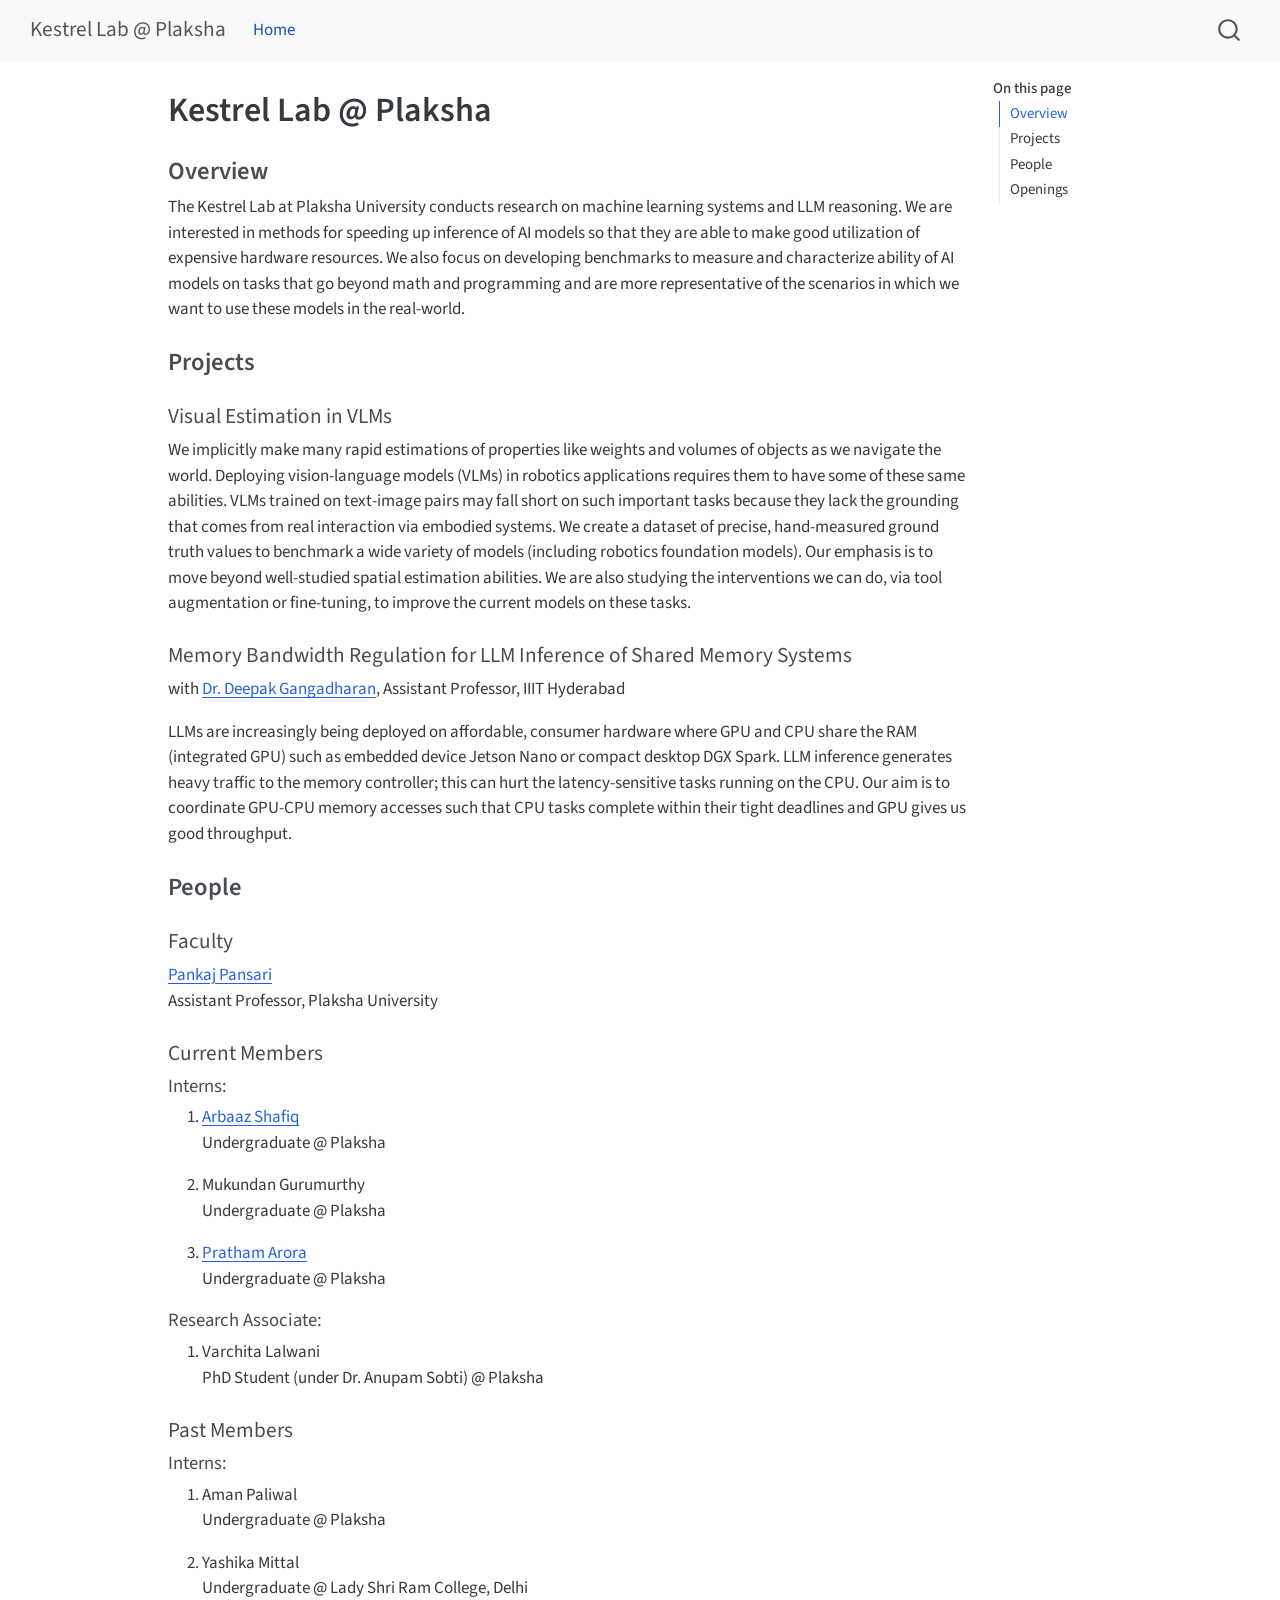
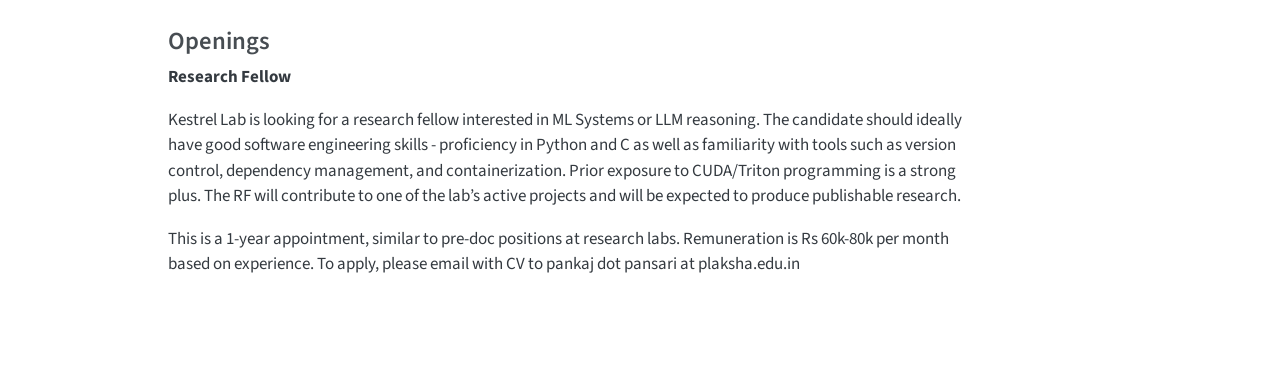
==== docs/index.html @ cd200275 "first version of webpage" ====
<!DOCTYPE html>
<html xmlns="http://www.w3.org/1999/xhtml" lang="en" xml:lang="en"><head>

<meta charset="utf-8">
<meta name="generator" content="quarto-1.6.43">

<meta name="viewport" content="width=device-width, initial-scale=1.0, user-scalable=yes">


<title>Kestrel Lab @ Plaksha</title>
<style>
code{white-space: pre-wrap;}
span.smallcaps{font-variant: small-caps;}
div.columns{display: flex; gap: min(4vw, 1.5em);}
div.column{flex: auto; overflow-x: auto;}
div.hanging-indent{margin-left: 1.5em; text-indent: -1.5em;}
ul.task-list{list-style: none;}
ul.task-list li input[type="checkbox"] {
  width: 0.8em;
  margin: 0 0.8em 0.2em -1em; /* quarto-specific, see https://github.com/quarto-dev/quarto-cli/issues/4556 */ 
  vertical-align: middle;
}
</style>


<script src="site_libs/quarto-nav/quarto-nav.js"></script>
<script src="site_libs/quarto-nav/headroom.min.js"></script>
<script src="site_libs/clipboard/clipboard.min.js"></script>
<script src="site_libs/quarto-search/autocomplete.umd.js"></script>
<script src="site_libs/quarto-search/fuse.min.js"></script>
<script src="site_libs/quarto-search/quarto-search.js"></script>
<meta name="quarto:offset" content="./">
<script src="site_libs/quarto-html/quarto.js"></script>
<script src="site_libs/quarto-html/popper.min.js"></script>
<script src="site_libs/quarto-html/tippy.umd.min.js"></script>
<script src="site_libs/quarto-html/anchor.min.js"></script>
<link href="site_libs/quarto-html/tippy.css" rel="stylesheet">
<link href="site_libs/quarto-html/quarto-syntax-highlighting-d4d76bf8491c20bad77d141916dc28e1.css" rel="stylesheet" id="quarto-text-highlighting-styles">
<script src="site_libs/bootstrap/bootstrap.min.js"></script>
<link href="site_libs/bootstrap/bootstrap-icons.css" rel="stylesheet">
<link href="site_libs/bootstrap/bootstrap-c3d4629bfb50025cf60797e0358bd0d3.min.css" rel="stylesheet" append-hash="true" id="quarto-bootstrap" data-mode="light">
<script id="quarto-search-options" type="application/json">{
  "location": "navbar",
  "copy-button": false,
  "collapse-after": 3,
  "panel-placement": "end",
  "type": "overlay",
  "limit": 50,
  "keyboard-shortcut": [
    "f",
    "/",
    "s"
  ],
  "show-item-context": false,
  "language": {
    "search-no-results-text": "No results",
    "search-matching-documents-text": "matching documents",
    "search-copy-link-title": "Copy link to search",
    "search-hide-matches-text": "Hide additional matches",
    "search-more-match-text": "more match in this document",
    "search-more-matches-text": "more matches in this document",
    "search-clear-button-title": "Clear",
    "search-text-placeholder": "",
    "search-detached-cancel-button-title": "Cancel",
    "search-submit-button-title": "Submit",
    "search-label": "Search"
  }
}</script>


<link rel="stylesheet" href="styles.css">
</head>

<body class="nav-fixed">

<div id="quarto-search-results"></div>
  <header id="quarto-header" class="headroom fixed-top">
    <nav class="navbar navbar-expand-lg " data-bs-theme="dark">
      <div class="navbar-container container-fluid">
      <div class="navbar-brand-container mx-auto">
    <a class="navbar-brand" href="./index.html">
    <span class="navbar-title">Kestrel Lab @ Plaksha</span>
    </a>
  </div>
            <div id="quarto-search" class="" title="Search"></div>
          <button class="navbar-toggler" type="button" data-bs-toggle="collapse" data-bs-target="#navbarCollapse" aria-controls="navbarCollapse" role="menu" aria-expanded="false" aria-label="Toggle navigation" onclick="if (window.quartoToggleHeadroom) { window.quartoToggleHeadroom(); }">
  <span class="navbar-toggler-icon"></span>
</button>
          <div class="collapse navbar-collapse" id="navbarCollapse">
            <ul class="navbar-nav navbar-nav-scroll me-auto">
  <li class="nav-item">
    <a class="nav-link active" href="./index.html" aria-current="page"> 
<span class="menu-text">Home</span></a>
  </li>  
</ul>
          </div> <!-- /navcollapse -->
            <div class="quarto-navbar-tools">
</div>
      </div> <!-- /container-fluid -->
    </nav>
</header>
<!-- content -->
<div id="quarto-content" class="quarto-container page-columns page-rows-contents page-layout-article page-navbar">
<!-- sidebar -->
<!-- margin-sidebar -->
    <div id="quarto-margin-sidebar" class="sidebar margin-sidebar">
        <nav id="TOC" role="doc-toc" class="toc-active">
    <h2 id="toc-title">On this page</h2>
   
  <ul>
  <li><a href="#overview" id="toc-overview" class="nav-link active" data-scroll-target="#overview">Overview</a></li>
  <li><a href="#projects" id="toc-projects" class="nav-link" data-scroll-target="#projects">Projects</a></li>
  <li><a href="#people" id="toc-people" class="nav-link" data-scroll-target="#people">People</a></li>
  <li><a href="#openings" id="toc-openings" class="nav-link" data-scroll-target="#openings">Openings</a></li>
  </ul>
</nav>
    </div>
<!-- main -->
<main class="content" id="quarto-document-content">

<header id="title-block-header" class="quarto-title-block default">
<div class="quarto-title">
<h1 class="title">Kestrel Lab @ Plaksha</h1>
</div>



<div class="quarto-title-meta">

    
  
    
  </div>
  


</header>


<section id="overview" class="level3">
<h3 class="anchored" data-anchor-id="overview">Overview</h3>
<p>The Kestrel Lab at Plaksha University conducts research on machine learning systems and LLM reasoning. We are interested in methods for speeding up inference of AI models so that they are able to make good utilization of expensive hardware resources. We also focus on developing benchmarks to measure and characterize ability of AI models on tasks that go beyond math and programming and are more representative of the scenarios in which we want to use these models in the real-world.</p>
</section>
<section id="projects" class="level3">
<h3 class="anchored" data-anchor-id="projects">Projects</h3>
<section id="visual-estimation-in-vlms" class="level4">
<h4 class="anchored" data-anchor-id="visual-estimation-in-vlms">Visual Estimation in VLMs</h4>
<p>We implicitly make many rapid estimations of properties like weights and volumes of objects as we navigate the world. Deploying vision-language models (VLMs) in robotics applications requires them to have some of these same abilities. VLMs trained on text-image pairs may fall short on such important tasks because they lack the grounding that comes from real interaction via embodied systems. We create a dataset of precise, hand-measured ground truth values to benchmark a wide variety of models (including robotics foundation models). Our emphasis is to move beyond well-studied spatial estimation abilities. We are also studying the interventions we can do, via tool augmentation or fine-tuning, to improve the current models on these tasks.</p>
</section>
<section id="memory-bandwidth-regulation-for-llm-inference-of-shared-memory-systems" class="level4">
<h4 class="anchored" data-anchor-id="memory-bandwidth-regulation-for-llm-inference-of-shared-memory-systems">Memory Bandwidth Regulation for LLM Inference of Shared Memory Systems</h4>
<p>with <a href="https://gdeepak11.github.io/">Dr.&nbsp;Deepak Gangadharan</a>, Assistant Professor, IIIT Hyderabad</p>
<p>LLMs are increasingly being deployed on affordable, consumer hardware where GPU and CPU share the RAM (integrated GPU) such as embedded device Jetson Nano or compact desktop DGX Spark. LLM inference generates heavy traffic to the memory controller; this can hurt the latency-sensitive tasks running on the CPU. Our aim is to coordinate GPU-CPU memory accesses such that CPU tasks complete within their tight deadlines and GPU gives us good throughput.</p>
</section>
</section>
<section id="people" class="level3">
<h3 class="anchored" data-anchor-id="people">People</h3>
<section id="faculty" class="level4">
<h4 class="anchored" data-anchor-id="faculty">Faculty</h4>
<p><a href="https://pankajpansari.github.io/">Pankaj Pansari</a><br>
Assistant Professor, Plaksha University</p>
</section>
<section id="current-members" class="level4">
<h4 class="anchored" data-anchor-id="current-members">Current Members</h4>
<section id="interns" class="level5">
<h5 class="anchored" data-anchor-id="interns">Interns:</h5>
<ol type="1">
<li><p><a href="https://sunk.fish/">Arbaaz Shafiq</a><br>
Undergraduate @ Plaksha</p></li>
<li><p>Mukundan Gurumurthy<br>
Undergraduate @ Plaksha</p></li>
<li><p><a href="https://pratham-arora.vercel.app/">Pratham Arora</a><br>
Undergraduate @ Plaksha</p></li>
</ol>
</section>
<section id="research-associate" class="level5">
<h5 class="anchored" data-anchor-id="research-associate">Research Associate:</h5>
<ol type="1">
<li>Varchita Lalwani<br>
PhD Student (under Dr.&nbsp;Anupam Sobti) @ Plaksha</li>
</ol>
</section>
</section>
<section id="past-members" class="level4">
<h4 class="anchored" data-anchor-id="past-members">Past Members</h4>
<section id="interns-1" class="level5">
<h5 class="anchored" data-anchor-id="interns-1">Interns:</h5>
<ol type="1">
<li><p>Aman Paliwal<br>
Undergraduate @ Plaksha</p></li>
<li><p>Yashika Mittal<br>
Undergraduate @ Lady Shri Ram College, Delhi</p></li>
</ol>
</section>
</section>
</section>
<section id="openings" class="level3">
<h3 class="anchored" data-anchor-id="openings">Openings</h3>
<p><strong>Research Fellow</strong></p>
<p>Kestrel Lab is looking for a research fellow interested in ML Systems or LLM reasoning. The candidate should ideally have good software engineering skills - proficiency in Python and C as well as familiarity with tools such as version control, dependency management, and containerization. Prior exposure to CUDA/Triton programming is a strong plus. The RF will contribute to one of the lab’s active projects and will be expected to produce publishable research.</p>
<p>This is a 1-year appointment, similar to pre-doc positions at research labs. Remuneration is Rs 60k-80k per month based on experience. To apply, please email with CV to pankaj dot pansari at plaksha.edu.in</p>


</section>

</main> <!-- /main -->
<script id="quarto-html-after-body" type="application/javascript">
window.document.addEventListener("DOMContentLoaded", function (event) {
  const toggleBodyColorMode = (bsSheetEl) => {
    const mode = bsSheetEl.getAttribute("data-mode");
    const bodyEl = window.document.querySelector("body");
    if (mode === "dark") {
      bodyEl.classList.add("quarto-dark");
      bodyEl.classList.remove("quarto-light");
    } else {
      bodyEl.classList.add("quarto-light");
      bodyEl.classList.remove("quarto-dark");
    }
  }
  const toggleBodyColorPrimary = () => {
    const bsSheetEl = window.document.querySelector("link#quarto-bootstrap");
    if (bsSheetEl) {
      toggleBodyColorMode(bsSheetEl);
    }
  }
  toggleBodyColorPrimary();  
  const icon = "";
  const anchorJS = new window.AnchorJS();
  anchorJS.options = {
    placement: 'right',
    icon: icon
  };
  anchorJS.add('.anchored');
  const isCodeAnnotation = (el) => {
    for (const clz of el.classList) {
      if (clz.startsWith('code-annotation-')) {                     
        return true;
      }
    }
    return false;
  }
  const onCopySuccess = function(e) {
    // button target
    const button = e.trigger;
    // don't keep focus
    button.blur();
    // flash "checked"
    button.classList.add('code-copy-button-checked');
    var currentTitle = button.getAttribute("title");
    button.setAttribute("title", "Copied!");
    let tooltip;
    if (window.bootstrap) {
      button.setAttribute("data-bs-toggle", "tooltip");
      button.setAttribute("data-bs-placement", "left");
      button.setAttribute("data-bs-title", "Copied!");
      tooltip = new bootstrap.Tooltip(button, 
        { trigger: "manual", 
          customClass: "code-copy-button-tooltip",
          offset: [0, -8]});
      tooltip.show();    
    }
    setTimeout(function() {
      if (tooltip) {
        tooltip.hide();
        button.removeAttribute("data-bs-title");
        button.removeAttribute("data-bs-toggle");
        button.removeAttribute("data-bs-placement");
      }
      button.setAttribute("title", currentTitle);
      button.classList.remove('code-copy-button-checked');
    }, 1000);
    // clear code selection
    e.clearSelection();
  }
  const getTextToCopy = function(trigger) {
      const codeEl = trigger.previousElementSibling.cloneNode(true);
      for (const childEl of codeEl.children) {
        if (isCodeAnnotation(childEl)) {
          childEl.remove();
        }
      }
      return codeEl.innerText;
  }
  const clipboard = new window.ClipboardJS('.code-copy-button:not([data-in-quarto-modal])', {
    text: getTextToCopy
  });
  clipboard.on('success', onCopySuccess);
  if (window.document.getElementById('quarto-embedded-source-code-modal')) {
    const clipboardModal = new window.ClipboardJS('.code-copy-button[data-in-quarto-modal]', {
      text: getTextToCopy,
      container: window.document.getElementById('quarto-embedded-source-code-modal')
    });
    clipboardModal.on('success', onCopySuccess);
  }
    var localhostRegex = new RegExp(/^(?:http|https):\/\/localhost\:?[0-9]*\//);
    var mailtoRegex = new RegExp(/^mailto:/);
      var filterRegex = new RegExp('/' + window.location.host + '/');
    var isInternal = (href) => {
        return filterRegex.test(href) || localhostRegex.test(href) || mailtoRegex.test(href);
    }
    // Inspect non-navigation links and adorn them if external
 	var links = window.document.querySelectorAll('a[href]:not(.nav-link):not(.navbar-brand):not(.toc-action):not(.sidebar-link):not(.sidebar-item-toggle):not(.pagination-link):not(.no-external):not([aria-hidden]):not(.dropdown-item):not(.quarto-navigation-tool):not(.about-link)');
    for (var i=0; i<links.length; i++) {
      const link = links[i];
      if (!isInternal(link.href)) {
        // undo the damage that might have been done by quarto-nav.js in the case of
        // links that we want to consider external
        if (link.dataset.originalHref !== undefined) {
          link.href = link.dataset.originalHref;
        }
      }
    }
  function tippyHover(el, contentFn, onTriggerFn, onUntriggerFn) {
    const config = {
      allowHTML: true,
      maxWidth: 500,
      delay: 100,
      arrow: false,
      appendTo: function(el) {
          return el.parentElement;
      },
      interactive: true,
      interactiveBorder: 10,
      theme: 'quarto',
      placement: 'bottom-start',
    };
    if (contentFn) {
      config.content = contentFn;
    }
    if (onTriggerFn) {
      config.onTrigger = onTriggerFn;
    }
    if (onUntriggerFn) {
      config.onUntrigger = onUntriggerFn;
    }
    window.tippy(el, config); 
  }
  const noterefs = window.document.querySelectorAll('a[role="doc-noteref"]');
  for (var i=0; i<noterefs.length; i++) {
    const ref = noterefs[i];
    tippyHover(ref, function() {
      // use id or data attribute instead here
      let href = ref.getAttribute('data-footnote-href') || ref.getAttribute('href');
      try { href = new URL(href).hash; } catch {}
      const id = href.replace(/^#\/?/, "");
      const note = window.document.getElementById(id);
      if (note) {
        return note.innerHTML;
      } else {
        return "";
      }
    });
  }
  const xrefs = window.document.querySelectorAll('a.quarto-xref');
  const processXRef = (id, note) => {
    // Strip column container classes
    const stripColumnClz = (el) => {
      el.classList.remove("page-full", "page-columns");
      if (el.children) {
        for (const child of el.children) {
          stripColumnClz(child);
        }
      }
    }
    stripColumnClz(note)
    if (id === null || id.startsWith('sec-')) {
      // Special case sections, only their first couple elements
      const container = document.createElement("div");
      if (note.children && note.children.length > 2) {
        container.appendChild(note.children[0].cloneNode(true));
        for (let i = 1; i < note.children.length; i++) {
          const child = note.children[i];
          if (child.tagName === "P" && child.innerText === "") {
            continue;
          } else {
            container.appendChild(child.cloneNode(true));
            break;
          }
        }
        if (window.Quarto?.typesetMath) {
          window.Quarto.typesetMath(container);
        }
        return container.innerHTML
      } else {
        if (window.Quarto?.typesetMath) {
          window.Quarto.typesetMath(note);
        }
        return note.innerHTML;
      }
    } else {
      // Remove any anchor links if they are present
      const anchorLink = note.querySelector('a.anchorjs-link');
      if (anchorLink) {
        anchorLink.remove();
      }
      if (window.Quarto?.typesetMath) {
        window.Quarto.typesetMath(note);
      }
      if (note.classList.contains("callout")) {
        return note.outerHTML;
      } else {
        return note.innerHTML;
      }
    }
  }
  for (var i=0; i<xrefs.length; i++) {
    const xref = xrefs[i];
    tippyHover(xref, undefined, function(instance) {
      instance.disable();
      let url = xref.getAttribute('href');
      let hash = undefined; 
      if (url.startsWith('#')) {
        hash = url;
      } else {
        try { hash = new URL(url).hash; } catch {}
      }
      if (hash) {
        const id = hash.replace(/^#\/?/, "");
        const note = window.document.getElementById(id);
        if (note !== null) {
          try {
            const html = processXRef(id, note.cloneNode(true));
            instance.setContent(html);
          } finally {
            instance.enable();
            instance.show();
          }
        } else {
          // See if we can fetch this
          fetch(url.split('#')[0])
          .then(res => res.text())
          .then(html => {
            const parser = new DOMParser();
            const htmlDoc = parser.parseFromString(html, "text/html");
            const note = htmlDoc.getElementById(id);
            if (note !== null) {
              const html = processXRef(id, note);
              instance.setContent(html);
            } 
          }).finally(() => {
            instance.enable();
            instance.show();
          });
        }
      } else {
        // See if we can fetch a full url (with no hash to target)
        // This is a special case and we should probably do some content thinning / targeting
        fetch(url)
        .then(res => res.text())
        .then(html => {
          const parser = new DOMParser();
          const htmlDoc = parser.parseFromString(html, "text/html");
          const note = htmlDoc.querySelector('main.content');
          if (note !== null) {
            // This should only happen for chapter cross references
            // (since there is no id in the URL)
            // remove the first header
            if (note.children.length > 0 && note.children[0].tagName === "HEADER") {
              note.children[0].remove();
            }
            const html = processXRef(null, note);
            instance.setContent(html);
          } 
        }).finally(() => {
          instance.enable();
          instance.show();
        });
      }
    }, function(instance) {
    });
  }
      let selectedAnnoteEl;
      const selectorForAnnotation = ( cell, annotation) => {
        let cellAttr = 'data-code-cell="' + cell + '"';
        let lineAttr = 'data-code-annotation="' +  annotation + '"';
        const selector = 'span[' + cellAttr + '][' + lineAttr + ']';
        return selector;
      }
      const selectCodeLines = (annoteEl) => {
        const doc = window.document;
        const targetCell = annoteEl.getAttribute("data-target-cell");
        const targetAnnotation = annoteEl.getAttribute("data-target-annotation");
        const annoteSpan = window.document.querySelector(selectorForAnnotation(targetCell, targetAnnotation));
        const lines = annoteSpan.getAttribute("data-code-lines").split(",");
        const lineIds = lines.map((line) => {
          return targetCell + "-" + line;
        })
        let top = null;
        let height = null;
        let parent = null;
        if (lineIds.length > 0) {
            //compute the position of the single el (top and bottom and make a div)
            const el = window.document.getElementById(lineIds[0]);
            top = el.offsetTop;
            height = el.offsetHeight;
            parent = el.parentElement.parentElement;
          if (lineIds.length > 1) {
            const lastEl = window.document.getElementById(lineIds[lineIds.length - 1]);
            const bottom = lastEl.offsetTop + lastEl.offsetHeight;
            height = bottom - top;
          }
          if (top !== null && height !== null && parent !== null) {
            // cook up a div (if necessary) and position it 
            let div = window.document.getElementById("code-annotation-line-highlight");
            if (div === null) {
              div = window.document.createElement("div");
              div.setAttribute("id", "code-annotation-line-highlight");
              div.style.position = 'absolute';
              parent.appendChild(div);
            }
            div.style.top = top - 2 + "px";
            div.style.height = height + 4 + "px";
            div.style.left = 0;
            let gutterDiv = window.document.getElementById("code-annotation-line-highlight-gutter");
            if (gutterDiv === null) {
              gutterDiv = window.document.createElement("div");
              gutterDiv.setAttribute("id", "code-annotation-line-highlight-gutter");
              gutterDiv.style.position = 'absolute';
              const codeCell = window.document.getElementById(targetCell);
              const gutter = codeCell.querySelector('.code-annotation-gutter');
              gutter.appendChild(gutterDiv);
            }
            gutterDiv.style.top = top - 2 + "px";
            gutterDiv.style.height = height + 4 + "px";
          }
          selectedAnnoteEl = annoteEl;
        }
      };
      const unselectCodeLines = () => {
        const elementsIds = ["code-annotation-line-highlight", "code-annotation-line-highlight-gutter"];
        elementsIds.forEach((elId) => {
          const div = window.document.getElementById(elId);
          if (div) {
            div.remove();
          }
        });
        selectedAnnoteEl = undefined;
      };
        // Handle positioning of the toggle
    window.addEventListener(
      "resize",
      throttle(() => {
        elRect = undefined;
        if (selectedAnnoteEl) {
          selectCodeLines(selectedAnnoteEl);
        }
      }, 10)
    );
    function throttle(fn, ms) {
    let throttle = false;
    let timer;
      return (...args) => {
        if(!throttle) { // first call gets through
            fn.apply(this, args);
            throttle = true;
        } else { // all the others get throttled
            if(timer) clearTimeout(timer); // cancel #2
            timer = setTimeout(() => {
              fn.apply(this, args);
              timer = throttle = false;
            }, ms);
        }
      };
    }
      // Attach click handler to the DT
      const annoteDls = window.document.querySelectorAll('dt[data-target-cell]');
      for (const annoteDlNode of annoteDls) {
        annoteDlNode.addEventListener('click', (event) => {
          const clickedEl = event.target;
          if (clickedEl !== selectedAnnoteEl) {
            unselectCodeLines();
            const activeEl = window.document.querySelector('dt[data-target-cell].code-annotation-active');
            if (activeEl) {
              activeEl.classList.remove('code-annotation-active');
            }
            selectCodeLines(clickedEl);
            clickedEl.classList.add('code-annotation-active');
          } else {
            // Unselect the line
            unselectCodeLines();
            clickedEl.classList.remove('code-annotation-active');
          }
        });
      }
  const findCites = (el) => {
    const parentEl = el.parentElement;
    if (parentEl) {
      const cites = parentEl.dataset.cites;
      if (cites) {
        return {
          el,
          cites: cites.split(' ')
        };
      } else {
        return findCites(el.parentElement)
      }
    } else {
      return undefined;
    }
  };
  var bibliorefs = window.document.querySelectorAll('a[role="doc-biblioref"]');
  for (var i=0; i<bibliorefs.length; i++) {
    const ref = bibliorefs[i];
    const citeInfo = findCites(ref);
    if (citeInfo) {
      tippyHover(citeInfo.el, function() {
        var popup = window.document.createElement('div');
        citeInfo.cites.forEach(function(cite) {
          var citeDiv = window.document.createElement('div');
          citeDiv.classList.add('hanging-indent');
          citeDiv.classList.add('csl-entry');
          var biblioDiv = window.document.getElementById('ref-' + cite);
          if (biblioDiv) {
            citeDiv.innerHTML = biblioDiv.innerHTML;
          }
          popup.appendChild(citeDiv);
        });
        return popup.innerHTML;
      });
    }
  }
});
</script>
</div> <!-- /content -->




</body></html>
---- docs/site_libs/quarto-html/tippy.css ----
.tippy-box[data-animation=fade][data-state=hidden]{opacity:0}[data-tippy-root]{max-width:calc(100vw - 10px)}.tippy-box{position:relative;background-color:#333;color:#fff;border-radius:4px;font-size:14px;line-height:1.4;white-space:normal;outline:0;transition-property:transform,visibility,opacity}.tippy-box[data-placement^=top]>.tippy-arrow{bottom:0}.tippy-box[data-placement^=top]>.tippy-arrow:before{bottom:-7px;left:0;border-width:8px 8px 0;border-top-color:initial;transform-origin:center top}.tippy-box[data-placement^=bottom]>.tippy-arrow{top:0}.tippy-box[data-placement^=bottom]>.tippy-arrow:before{top:-7px;left:0;border-width:0 8px 8px;border-bottom-color:initial;transform-origin:center bottom}.tippy-box[data-placement^=left]>.tippy-arrow{right:0}.tippy-box[data-placement^=left]>.tippy-arrow:before{border-width:8px 0 8px 8px;border-left-color:initial;right:-7px;transform-origin:center left}.tippy-box[data-placement^=right]>.tippy-arrow{left:0}.tippy-box[data-placement^=right]>.tippy-arrow:before{left:-7px;border-width:8px 8px 8px 0;border-right-color:initial;transform-origin:center right}.tippy-box[data-inertia][data-state=visible]{transition-timing-function:cubic-bezier(.54,1.5,.38,1.11)}.tippy-arrow{width:16px;height:16px;color:#333}.tippy-arrow:before{content:"";position:absolute;border-color:transparent;border-style:solid}.tippy-content{position:relative;padding:5px 9px;z-index:1}
---- docs/site_libs/quarto-html/quarto-syntax-highlighting-d4d76bf8491c20bad77d141916dc28e1.css ----
/* quarto syntax highlight colors */
:root {
  --quarto-hl-ot-color: #003B4F;
  --quarto-hl-at-color: #657422;
  --quarto-hl-ss-color: #20794D;
  --quarto-hl-an-color: #5E5E5E;
  --quarto-hl-fu-color: #4758AB;
  --quarto-hl-st-color: #20794D;
  --quarto-hl-cf-color: #003B4F;
  --quarto-hl-op-color: #5E5E5E;
  --quarto-hl-er-color: #AD0000;
  --quarto-hl-bn-color: #AD0000;
  --quarto-hl-al-color: #AD0000;
  --quarto-hl-va-color: #111111;
  --quarto-hl-bu-color: inherit;
  --quarto-hl-ex-color: inherit;
  --quarto-hl-pp-color: #AD0000;
  --quarto-hl-in-color: #5E5E5E;
  --quarto-hl-vs-color: #20794D;
  --quarto-hl-wa-color: #5E5E5E;
  --quarto-hl-do-color: #5E5E5E;
  --quarto-hl-im-color: #00769E;
  --quarto-hl-ch-color: #20794D;
  --quarto-hl-dt-color: #AD0000;
  --quarto-hl-fl-color: #AD0000;
  --quarto-hl-co-color: #5E5E5E;
  --quarto-hl-cv-color: #5E5E5E;
  --quarto-hl-cn-color: #8f5902;
  --quarto-hl-sc-color: #5E5E5E;
  --quarto-hl-dv-color: #AD0000;
  --quarto-hl-kw-color: #003B4F;
}

/* other quarto variables */
:root {
  --quarto-font-monospace: SFMono-Regular, Menlo, Monaco, Consolas, "Liberation Mono", "Courier New", monospace;
}

pre > code.sourceCode > span {
  color: #003B4F;
}

code span {
  color: #003B4F;
}

code.sourceCode > span {
  color: #003B4F;
}

div.sourceCode,
div.sourceCode pre.sourceCode {
  color: #003B4F;
}

code span.ot {
  color: #003B4F;
  font-style: inherit;
}

code span.at {
  color: #657422;
  font-style: inherit;
}

code span.ss {
  color: #20794D;
  font-style: inherit;
}

code span.an {
  color: #5E5E5E;
  font-style: inherit;
}

code span.fu {
  color: #4758AB;
  font-style: inherit;
}

code span.st {
  color: #20794D;
  font-style: inherit;
}

code span.cf {
  color: #003B4F;
  font-weight: bold;
  font-style: inherit;
}

code span.op {
  color: #5E5E5E;
  font-style: inherit;
}

code span.er {
  color: #AD0000;
  font-style: inherit;
}

code span.bn {
  color: #AD0000;
  font-style: inherit;
}

code span.al {
  color: #AD0000;
  font-style: inherit;
}

code span.va {
  color: #111111;
  font-style: inherit;
}

code span.bu {
  font-style: inherit;
}

code span.ex {
  font-style: inherit;
}

code span.pp {
  color: #AD0000;
  font-style: inherit;
}

code span.in {
  color: #5E5E5E;
  font-style: inherit;
}

code span.vs {
  color: #20794D;
  font-style: inherit;
}

code span.wa {
  color: #5E5E5E;
  font-style: italic;
}

code span.do {
  color: #5E5E5E;
  font-style: italic;
}

code span.im {
  color: #00769E;
  font-style: inherit;
}

code span.ch {
  color: #20794D;
  font-style: inherit;
}

code span.dt {
  color: #AD0000;
  font-style: inherit;
}

code span.fl {
  color: #AD0000;
  font-style: inherit;
}

code span.co {
  color: #5E5E5E;
  font-style: inherit;
}

code span.cv {
  color: #5E5E5E;
  font-style: italic;
}

code span.cn {
  color: #8f5902;
  font-style: inherit;
}

code span.sc {
  color: #5E5E5E;
  font-style: inherit;
}

code span.dv {
  color: #AD0000;
  font-style: inherit;
}

code span.kw {
  color: #003B4F;
  font-weight: bold;
  font-style: inherit;
}

.prevent-inlining {
  content: "</";
}

/*# sourceMappingURL=c9c5d451c23b744f9cb2c98992a0aef2.css.map */
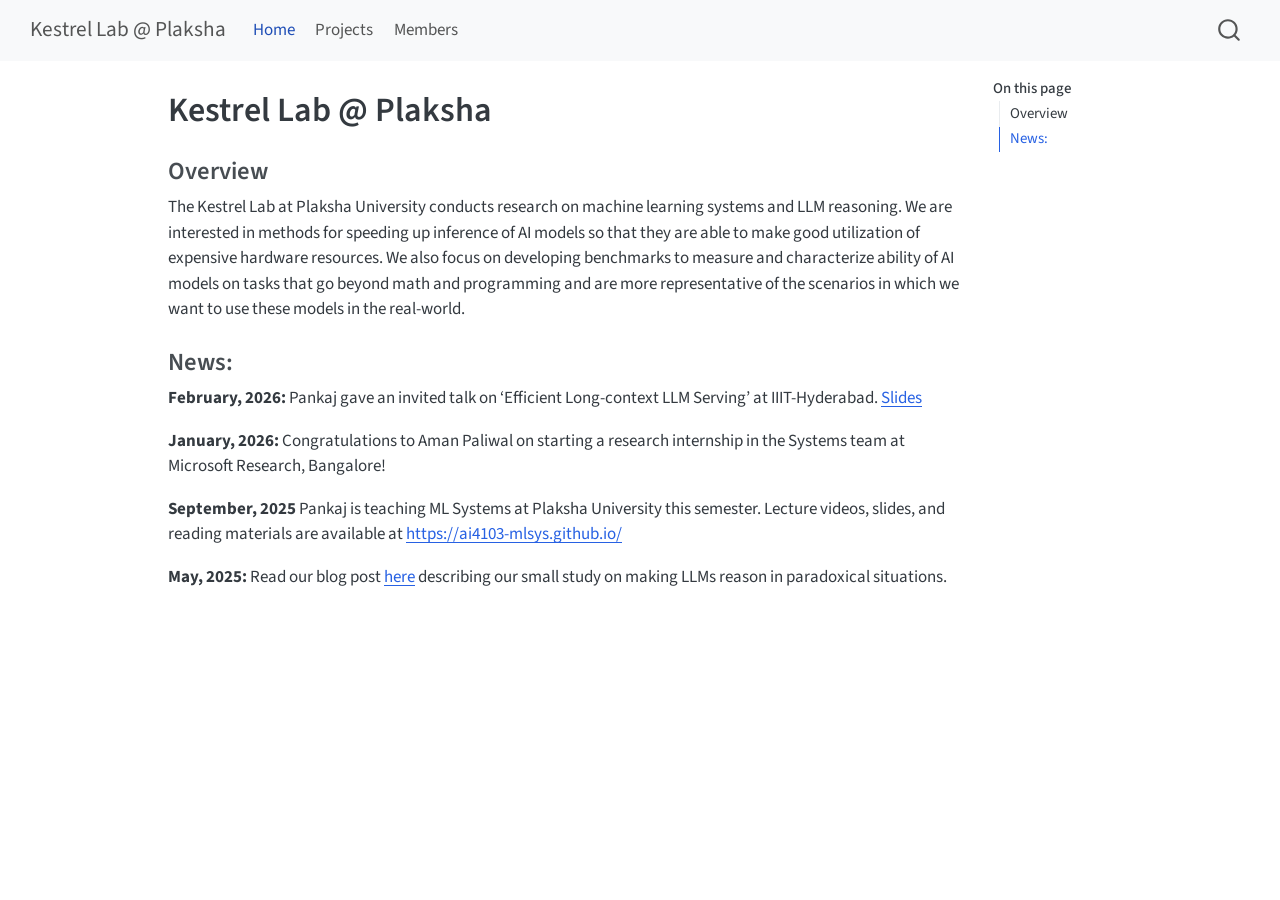
==== commit 6bc2f2af: "version 3 of website - updated news section" ====
--- a/docs/index.html
+++ b/docs/index.html
@@ -92,6 +92,14 @@
     <a class="nav-link active" href="./index.html" aria-current="page"> 
 <span class="menu-text">Home</span></a>
   </li>  
+  <li class="nav-item">
+    <a class="nav-link" href="./projects.html"> 
+<span class="menu-text">Projects</span></a>
+  </li>  
+  <li class="nav-item">
+    <a class="nav-link" href="./members.html"> 
+<span class="menu-text">Members</span></a>
+  </li>  
 </ul>
           </div> <!-- /navcollapse -->
             <div class="quarto-navbar-tools">
@@ -109,9 +117,7 @@
    
   <ul>
   <li><a href="#overview" id="toc-overview" class="nav-link active" data-scroll-target="#overview">Overview</a></li>
-  <li><a href="#projects" id="toc-projects" class="nav-link" data-scroll-target="#projects">Projects</a></li>
-  <li><a href="#people" id="toc-people" class="nav-link" data-scroll-target="#people">People</a></li>
-  <li><a href="#openings" id="toc-openings" class="nav-link" data-scroll-target="#openings">Openings</a></li>
+  <li><a href="#news" id="toc-news" class="nav-link" data-scroll-target="#news">News:</a></li>
   </ul>
 </nav>
     </div>
@@ -141,64 +147,12 @@
 <h3 class="anchored" data-anchor-id="overview">Overview</h3>
 <p>The Kestrel Lab at Plaksha University conducts research on machine learning systems and LLM reasoning. We are interested in methods for speeding up inference of AI models so that they are able to make good utilization of expensive hardware resources. We also focus on developing benchmarks to measure and characterize ability of AI models on tasks that go beyond math and programming and are more representative of the scenarios in which we want to use these models in the real-world.</p>
 </section>
-<section id="projects" class="level3">
-<h3 class="anchored" data-anchor-id="projects">Projects</h3>
-<section id="visual-estimation-in-vlms" class="level4">
-<h4 class="anchored" data-anchor-id="visual-estimation-in-vlms">Visual Estimation in VLMs</h4>
-<p>We implicitly make many rapid estimations of properties like weights and volumes of objects as we navigate the world. Deploying vision-language models (VLMs) in robotics applications requires them to have some of these same abilities. VLMs trained on text-image pairs may fall short on such important tasks because they lack the grounding that comes from real interaction via embodied systems. We create a dataset of precise, hand-measured ground truth values to benchmark a wide variety of models (including robotics foundation models). Our emphasis is to move beyond well-studied spatial estimation abilities. We are also studying the interventions we can do, via tool augmentation or fine-tuning, to improve the current models on these tasks.</p>
-</section>
-<section id="memory-bandwidth-regulation-for-llm-inference-of-shared-memory-systems" class="level4">
-<h4 class="anchored" data-anchor-id="memory-bandwidth-regulation-for-llm-inference-of-shared-memory-systems">Memory Bandwidth Regulation for LLM Inference of Shared Memory Systems</h4>
-<p>with <a href="https://gdeepak11.github.io/">Dr.&nbsp;Deepak Gangadharan</a>, Assistant Professor, IIIT Hyderabad</p>
-<p>LLMs are increasingly being deployed on affordable, consumer hardware where GPU and CPU share the RAM (integrated GPU) such as embedded device Jetson Nano or compact desktop DGX Spark. LLM inference generates heavy traffic to the memory controller; this can hurt the latency-sensitive tasks running on the CPU. Our aim is to coordinate GPU-CPU memory accesses such that CPU tasks complete within their tight deadlines and GPU gives us good throughput.</p>
-</section>
-</section>
-<section id="people" class="level3">
-<h3 class="anchored" data-anchor-id="people">People</h3>
-<section id="faculty" class="level4">
-<h4 class="anchored" data-anchor-id="faculty">Faculty</h4>
-<p><a href="https://pankajpansari.github.io/">Pankaj Pansari</a><br>
-Assistant Professor, Plaksha University</p>
-</section>
-<section id="current-members" class="level4">
-<h4 class="anchored" data-anchor-id="current-members">Current Members</h4>
-<section id="interns" class="level5">
-<h5 class="anchored" data-anchor-id="interns">Interns:</h5>
-<ol type="1">
-<li><p><a href="https://sunk.fish/">Arbaaz Shafiq</a><br>
-Undergraduate @ Plaksha</p></li>
-<li><p>Mukundan Gurumurthy<br>
-Undergraduate @ Plaksha</p></li>
-<li><p><a href="https://pratham-arora.vercel.app/">Pratham Arora</a><br>
-Undergraduate @ Plaksha</p></li>
-</ol>
-</section>
-<section id="research-associate" class="level5">
-<h5 class="anchored" data-anchor-id="research-associate">Research Associate:</h5>
-<ol type="1">
-<li>Varchita Lalwani<br>
-PhD Student (under Dr.&nbsp;Anupam Sobti) @ Plaksha</li>
-</ol>
-</section>
-</section>
-<section id="past-members" class="level4">
-<h4 class="anchored" data-anchor-id="past-members">Past Members</h4>
-<section id="interns-1" class="level5">
-<h5 class="anchored" data-anchor-id="interns-1">Interns:</h5>
-<ol type="1">
-<li><p>Aman Paliwal<br>
-Undergraduate @ Plaksha</p></li>
-<li><p>Yashika Mittal<br>
-Undergraduate @ Lady Shri Ram College, Delhi</p></li>
-</ol>
-</section>
-</section>
-</section>
-<section id="openings" class="level3">
-<h3 class="anchored" data-anchor-id="openings">Openings</h3>
-<p><strong>Research Fellow</strong></p>
-<p>Kestrel Lab is looking for a research fellow interested in ML Systems or LLM reasoning. The candidate should ideally have good software engineering skills - proficiency in Python and C as well as familiarity with tools such as version control, dependency management, and containerization. Prior exposure to CUDA/Triton programming is a strong plus. The RF will contribute to one of the lab’s active projects and will be expected to produce publishable research.</p>
-<p>This is a 1-year appointment, similar to pre-doc positions at research labs. Remuneration is Rs 60k-80k per month based on experience. To apply, please email with CV to pankaj dot pansari at plaksha.edu.in</p>
+<section id="news" class="level3">
+<h3 class="anchored" data-anchor-id="news">News:</h3>
+<p><strong>February, 2026:</strong> Pankaj gave an invited talk on ‘Efficient Long-context LLM Serving’ at IIIT-Hyderabad. <a href="./data/IIIT_Hyd_talk_2026.pdf">Slides</a></p>
+<p><strong>January, 2026:</strong> Congratulations to Aman Paliwal on starting a research internship in the Systems team at Microsoft Research, Bangalore!</p>
+<p><strong>September, 2025</strong> Pankaj is teaching ML Systems at Plaksha University this semester. Lecture videos, slides, and reading materials are available at <a href="https://ai4103-mlsys.github.io/">https://ai4103-mlsys.github.io/</a></p>
+<p><strong>May, 2025:</strong> Read our blog post <a href="https://pankajpansari.github.io/posts/paradoxes/">here</a> describing our small study on making LLMs reason in paradoxical situations.</p>
 
 
 </section>
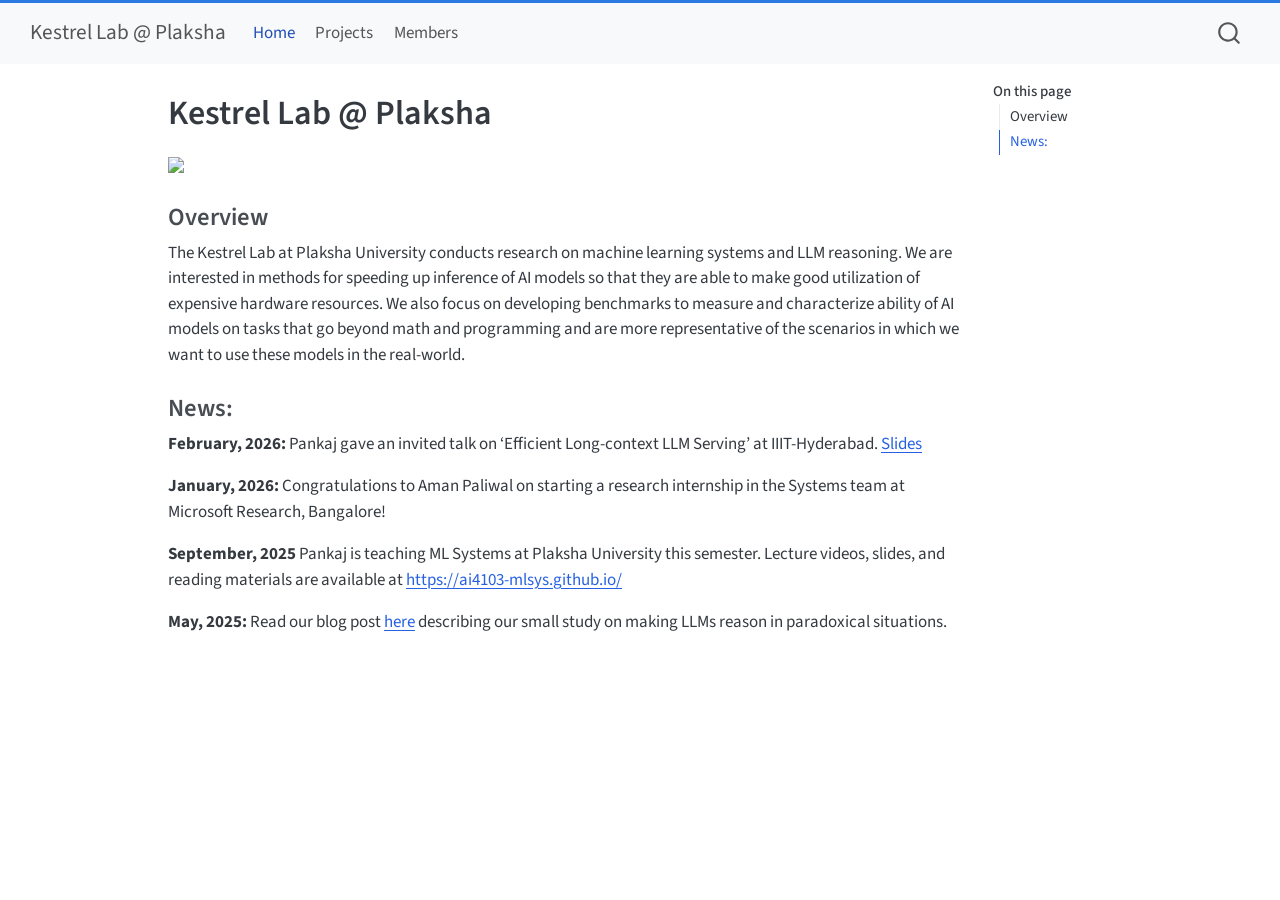
==== commit dabe33c7: "Added some visual elements - bird image, top border accent" ====
--- a/docs/index.html
+++ b/docs/index.html
@@ -143,6 +143,7 @@
 </header>
 
 
+<p><img src="./data/kestrel_image.png" class="img-fluid" style="width:30.0%"></p>
 <section id="overview" class="level3">
 <h3 class="anchored" data-anchor-id="overview">Overview</h3>
 <p>The Kestrel Lab at Plaksha University conducts research on machine learning systems and LLM reasoning. We are interested in methods for speeding up inference of AI models so that they are able to make good utilization of expensive hardware resources. We also focus on developing benchmarks to measure and characterize ability of AI models on tasks that go beyond math and programming and are more representative of the scenarios in which we want to use these models in the real-world.</p>
--- a/docs/styles.css
+++ b/docs/styles.css
@@ -0,0 +1,3 @@
+.navbar {
+    border-top: 3px solid #2a7ae2;
+}
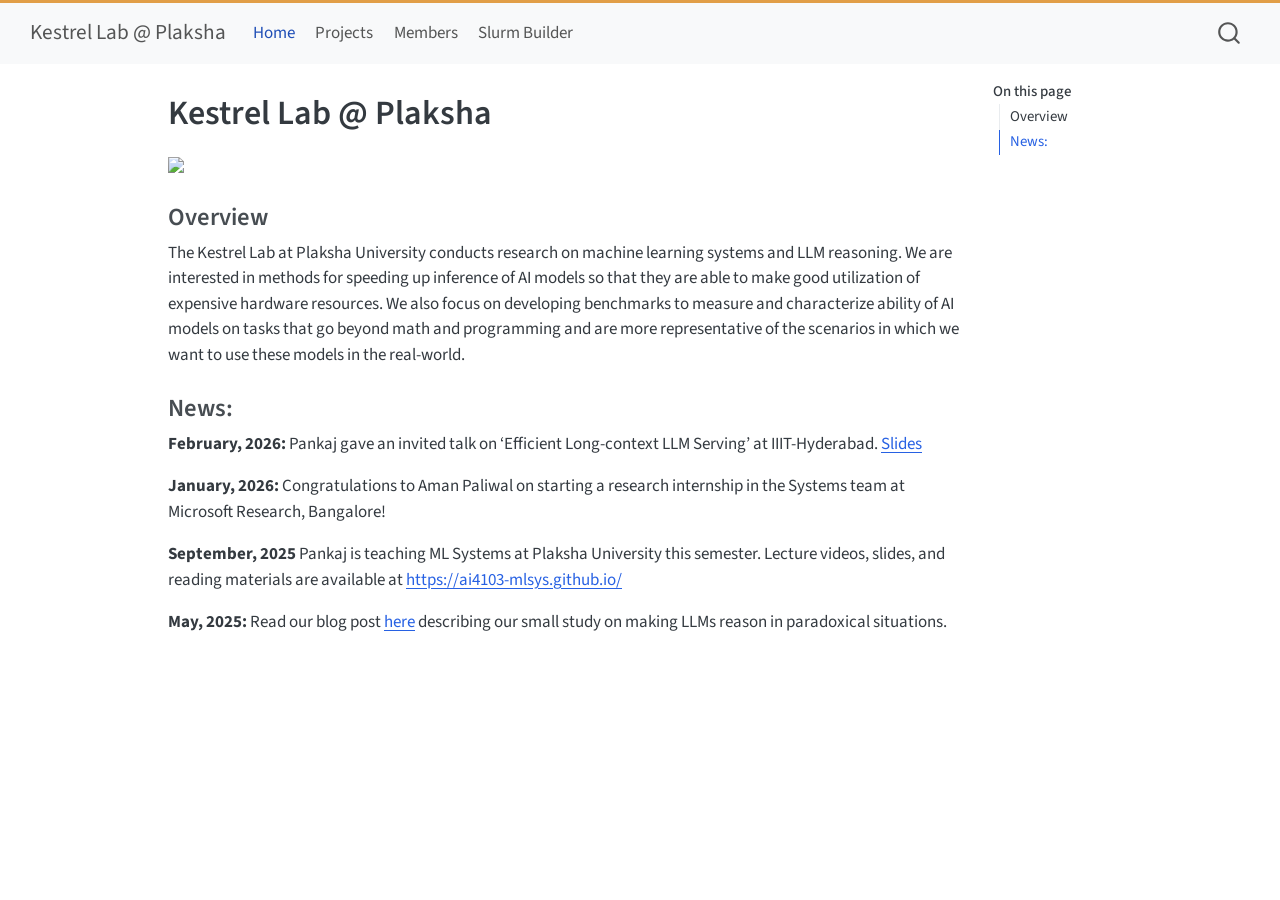
==== commit ac269f97: "Adding slurm script generator" ====
--- a/docs/index.html
+++ b/docs/index.html
@@ -100,6 +100,10 @@
     <a class="nav-link" href="./members.html"> 
 <span class="menu-text">Members</span></a>
   </li>  
+  <li class="nav-item">
+    <a class="nav-link" href="./slurm-builder/index.html"> 
+<span class="menu-text">Slurm Builder</span></a>
+  </li>  
 </ul>
           </div> <!-- /navcollapse -->
             <div class="quarto-navbar-tools">
--- a/docs/styles.css
+++ b/docs/styles.css
@@ -1,3 +1,3 @@
 .navbar {
-    border-top: 3px solid #2a7ae2;
+    border-top: 3px solid hsla(34, 93%, 44%, 0.734) !important;
 }
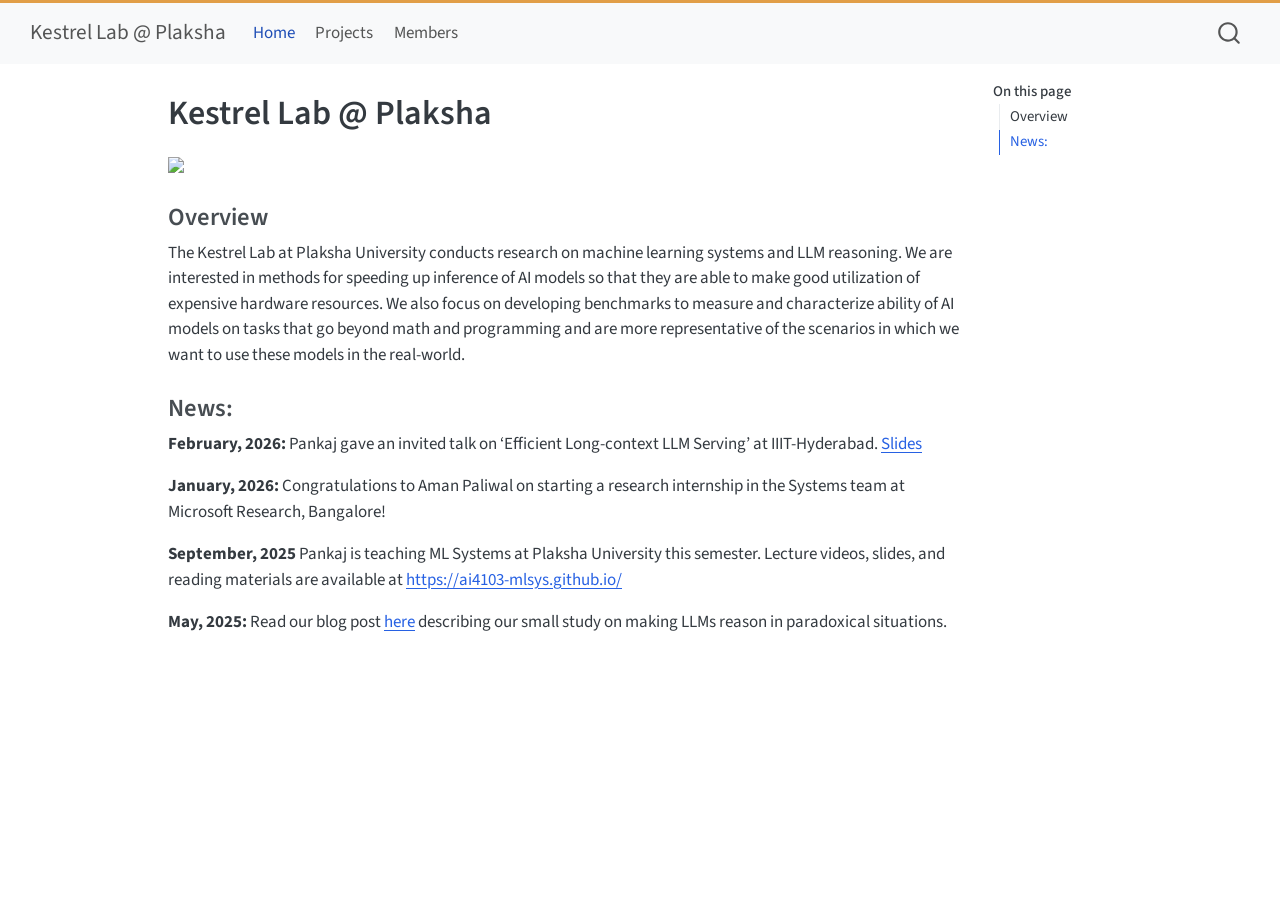
==== commit ae386c61: "Slurm builder app modified a little" ====
--- a/docs/index.html
+++ b/docs/index.html
@@ -100,10 +100,6 @@
     <a class="nav-link" href="./members.html"> 
 <span class="menu-text">Members</span></a>
   </li>  
-  <li class="nav-item">
-    <a class="nav-link" href="./slurm-builder/index.html"> 
-<span class="menu-text">Slurm Builder</span></a>
-  </li>  
 </ul>
           </div> <!-- /navcollapse -->
             <div class="quarto-navbar-tools">
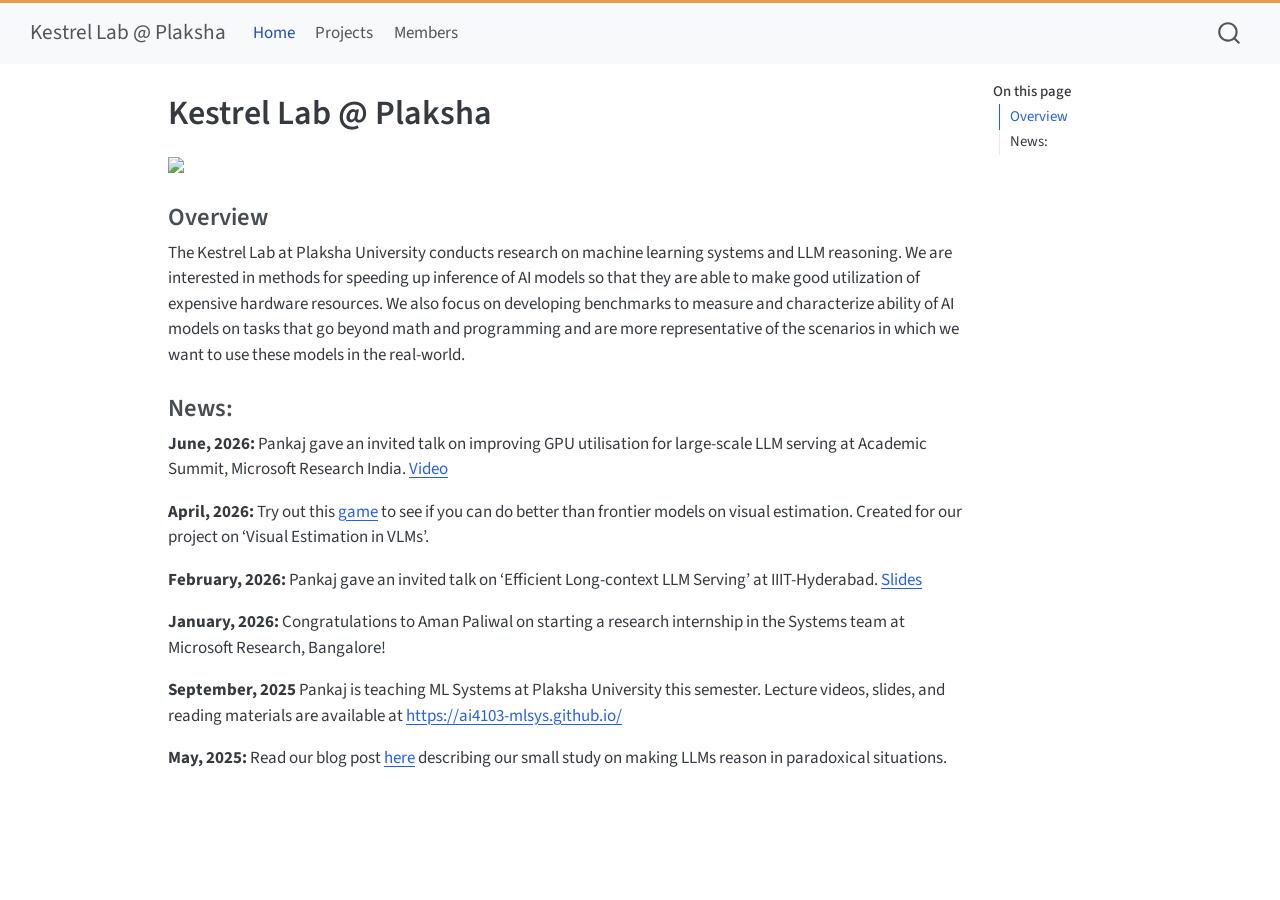
==== commit 1843c25d: "Update news and projects" ====
--- a/docs/index.html
+++ b/docs/index.html
@@ -150,6 +150,8 @@
 </section>
 <section id="news" class="level3">
 <h3 class="anchored" data-anchor-id="news">News:</h3>
+<p><strong>June, 2026:</strong> Pankaj gave an invited talk on improving GPU utilisation for large-scale LLM serving at Academic Summit, Microsoft Research India. <a href="https://www.youtube.com/watch?t=4920&amp;v=t0PI_kV9llc&amp;feature=youtu.be">Video</a></p>
+<p><strong>April, 2026:</strong> Try out this <a href="https://ve-data-collection.vercel.app/">game</a> to see if you can do better than frontier models on visual estimation. Created for our project on ‘Visual Estimation in VLMs’.</p>
 <p><strong>February, 2026:</strong> Pankaj gave an invited talk on ‘Efficient Long-context LLM Serving’ at IIIT-Hyderabad. <a href="./data/IIIT_Hyd_talk_2026.pdf">Slides</a></p>
 <p><strong>January, 2026:</strong> Congratulations to Aman Paliwal on starting a research internship in the Systems team at Microsoft Research, Bangalore!</p>
 <p><strong>September, 2025</strong> Pankaj is teaching ML Systems at Plaksha University this semester. Lecture videos, slides, and reading materials are available at <a href="https://ai4103-mlsys.github.io/">https://ai4103-mlsys.github.io/</a></p>
